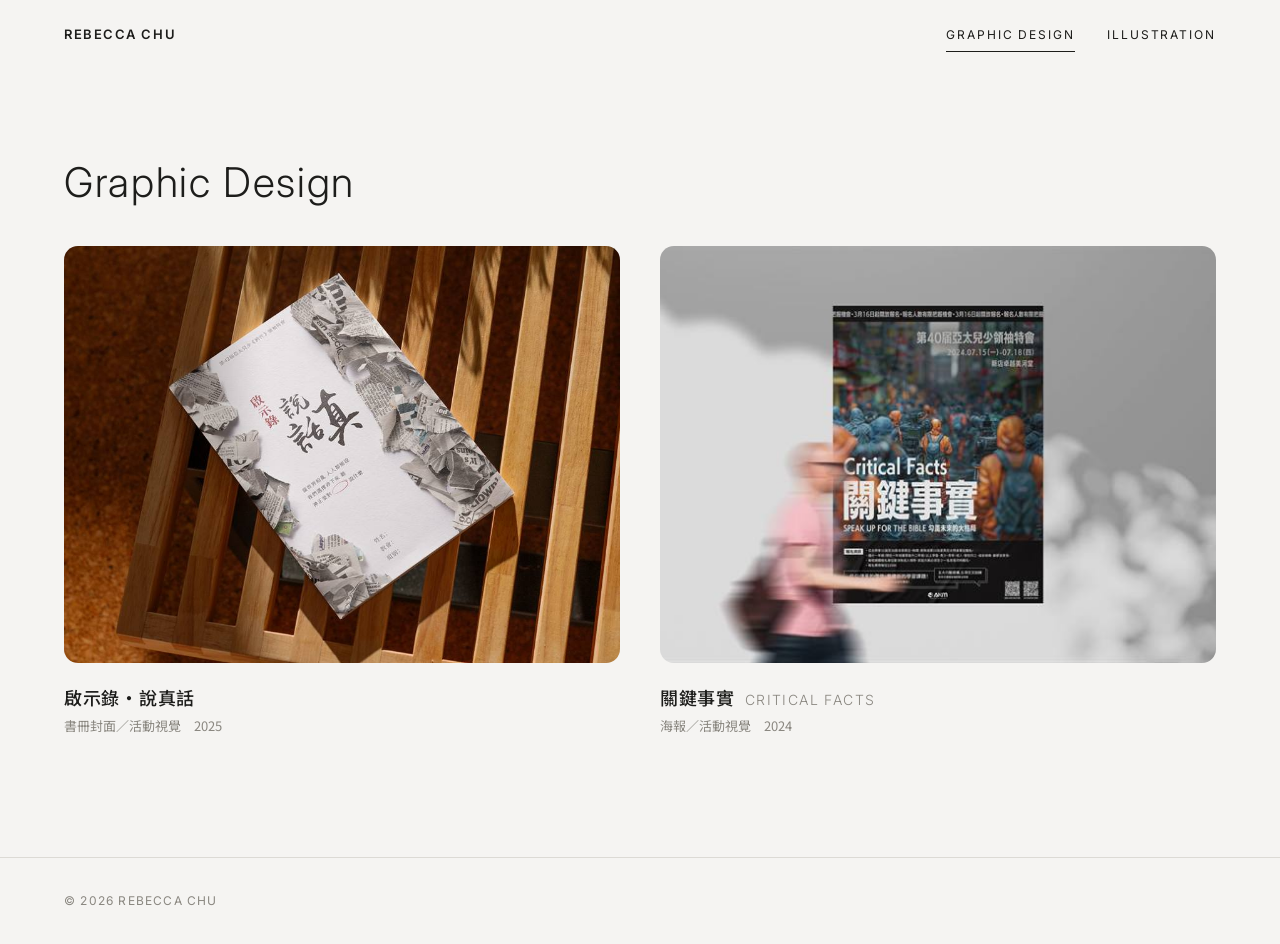
==== index.html @ 12124bc4 "English-only uppercase navigation (GRAPHIC DESIGN / ILLUSTRATION) Co-Authored-By: Claude Opus 5.5 <n" ====
<!DOCTYPE html>
<html lang="zh-Hant">
<head>
<meta charset="UTF-8">
<meta name="viewport" content="width=device-width, initial-scale=1">
<title>REBECCA CHU｜平面設計作品集</title>
<meta name="description" content="REBECCA CHU 平面設計作品集：海報、DM、書籍封面與社群視覺。">
<link rel="preconnect" href="https://fonts.googleapis.com">
<link rel="preconnect" href="https://fonts.gstatic.com" crossorigin>
<link href="https://fonts.googleapis.com/css2?family=Noto+Sans+TC:wght@300;400;500;700&family=Inter:wght@300;400;600&display=swap" rel="stylesheet">
<style>
  :root {
    --bg: #f5f4f2;
    --ink: #1d1d1b;
    --muted: #8a8780;
    --line: #dcdad5;
    --gutter: clamp(16px, 5vw, 72px);
  }
  * { box-sizing: border-box; margin: 0; padding: 0; }
  body {
    background: var(--bg); color: var(--ink);
    font-family: "Inter", "Noto Sans TC", sans-serif; line-height: 1.8;
    -webkit-font-smoothing: antialiased;
  }
  a { color: inherit; text-decoration: none; }
  img { display: block; width: 100%; height: auto; }
  .img-wait { position: relative; background-color: #e9e7e3; }
  .img-wait > img { opacity: 0; transition: opacity .6s ease; }
  .img-wait > img.loaded { opacity: 1; }
  .img-wait::after { content: ""; position: absolute; left: 50%; top: 50%; width: 56px; height: 1px; margin-left: -28px; background: #8a8780; transform-origin: left; animation: imgLoading 1.4s ease-in-out infinite; transition: opacity .3s; }
  .img-wait.done::after { opacity: 0; animation: none; }
  @keyframes imgLoading { 0% { transform: scaleX(0); transform-origin: left; } 50% { transform: scaleX(1); transform-origin: left; } 50.1% { transform: scaleX(1); transform-origin: right; } 100% { transform: scaleX(0); transform-origin: right; } }

  header {
    position: sticky; top: 0; z-index: 10;
    display: flex; justify-content: space-between; align-items: center;
    padding: 20px var(--gutter); font-size: 13px; letter-spacing: .12em;
    background: rgba(245,244,242,.88); backdrop-filter: blur(10px);
  }
  header .logo { font-weight: 600; }
  header nav { display: flex; gap: 32px; }
  header nav a { position: relative; padding: 4px 0; font-family: "Inter", sans-serif; font-size: 12px; letter-spacing: .16em; text-transform: uppercase; }
  header nav a .en { font-family: "Inter"; font-weight: 300; font-size: 11px; letter-spacing: .14em; margin-left: 6px; opacity: .6; }
  header nav a::after { content: ""; position: absolute; left: 0; right: 0; bottom: -2px; height: 1px; background: currentColor; transform: scaleX(0); transform-origin: left; transition: transform .35s ease; }
  header nav a:hover::after, header nav a.active::after { transform: scaleX(1); }
  header { transition: transform .4s cubic-bezier(.2,.7,.2,1); }
  header.nav-hidden { transform: translateY(-100%); }

  /* 分類頁開頭（平面設計、插畫共用）：大字英文分類名 → 中文名＋說明 → 深色長線＋作品數量 */
  .page-title { padding: clamp(48px, 7vw, 96px) var(--gutter) 0; max-width: 1440px; margin: 0 auto; }
  .page-title h1 { font-family: "Inter", sans-serif; font-weight: 300; font-size: clamp(28px, 3.2vw, 44px); line-height: 1.15; letter-spacing: .04em; }
  .page-title .sub { margin-top: 12px; font-family: "Noto Sans TC"; font-size: 15px; color: var(--muted); letter-spacing: .1em; }
  .page-title .sub b { color: var(--ink); font-weight: 500; margin-right: 14px; }
  /* 作品列表 */
  .works { padding: 40px var(--gutter) 120px; max-width: 1440px; margin: 0 auto; }
  .grid { display: grid; grid-template-columns: repeat(2, 1fr); gap: 56px 40px; }
  .card .thumb { overflow: hidden; background: #ddd; border-radius: 14px; }
  .card .thumb img { aspect-ratio: 4 / 3; object-fit: cover; transition: transform 1.2s cubic-bezier(.2,.7,.2,1); }
  .card:hover .thumb img { transform: scale(1.04); }
  .card h2 { margin-top: 18px; font-family: "Noto Sans TC"; font-weight: 500; font-size: 18px; letter-spacing: .04em; }
  .card h2 span { font-family: "Inter"; font-weight: 300; color: var(--muted); font-size: 14px; letter-spacing: .1em; margin-left: 10px; }
  .card p { font-size: 13px; color: var(--muted); font-family: "Noto Sans TC"; }
  .soon { aspect-ratio: 4 / 3; border: 1px dashed var(--line); display: flex; align-items: center; justify-content: center; color: var(--muted); font-size: 13px; letter-spacing: .2em; }

  footer { padding: 32px var(--gutter); font-size: 12px; color: var(--muted); letter-spacing: .1em; border-top: 1px solid var(--line); }

  @media (max-width: 760px) {
    header { padding: 16px var(--gutter); font-size: 12px; }
    header nav .en { display: none; }
    header nav { gap: 24px; }
    header nav a { white-space: nowrap; letter-spacing: .12em; }
    header nav .long { display: none; }
    header .logo { white-space: nowrap; }
    .grid { grid-template-columns: 1fr; gap: 40px; }
    .card .thumb { border-radius: 10px; }
  }
</style>
</head>
<body>

<header>
  <a class="logo" href="./">REBECCA CHU</a>
  <nav><a href="./" class="active">Graphic<span class="long"> Design</span></a><a href="illustration.html">Illustration</a></nav>
</header>

<section class="page-title">
  <h1>Graphic Design</h1>
</section>

<section class="works" id="works">
  <div class="grid">
    <a class="card" href="speak-truth.html">
      <div class="thumb"><img src="works/speak-truth/hero-sm.jpg" srcset="works/speak-truth/hero-sm.jpg 1000w, works/speak-truth/hero.jpg 2000w" sizes="(max-width: 760px) 92vw, 45vw" width="2000" height="1333" alt="啟示錄・說真話"></div>
      <h2>啟示錄・說真話</h2>
      <p>書冊封面／活動視覺　2025</p>
    </a>
    <a class="card" href="critical-facts.html">
      <div class="thumb"><img src="works/critical-facts/hero-sm.jpg" srcset="works/critical-facts/hero-sm.jpg 1000w, works/critical-facts/hero.jpg 2000w" sizes="(max-width: 760px) 92vw, 45vw" width="2000" height="848" alt="關鍵事實 Critical Facts"></div>
      <h2>關鍵事實<span>CRITICAL FACTS</span></h2>
      <p>海報／活動視覺　2024</p>
    </a>
  </div>
</section>

<footer>© 2026 REBECCA CHU</footer>
<script src="js/blur-up.js"></script>
<script src="js/nav.js"></script>
</body>
</html>
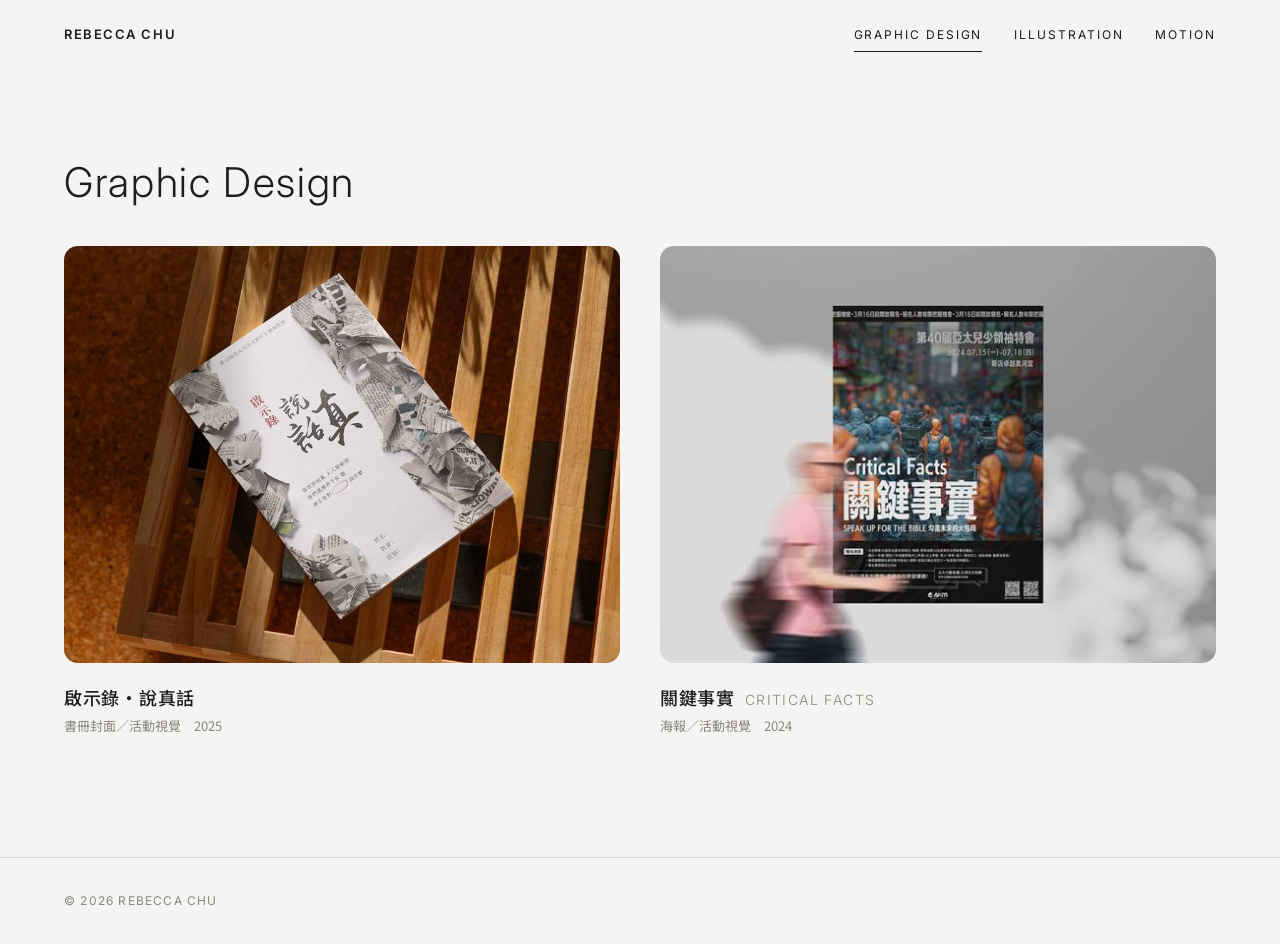
==== commit 8bc52333: "Add Motion page with Vimeo videos and MOTION in the navigation Co-Authored-By: Claude Opus 5.5 <nore" ====
--- a/index.html
+++ b/index.html
@@ -80,7 +80,7 @@
 
 <header>
   <a class="logo" href="./">REBECCA CHU</a>
-  <nav><a href="./" class="active">Graphic<span class="long"> Design</span></a><a href="illustration.html">Illustration</a></nav>
+  <nav><a href="./" class="active">Graphic<span class="long"> Design</span></a><a href="illustration.html">Illustration</a><a href="motion.html">Motion</a></nav>
 </header>
 
 <section class="page-title">
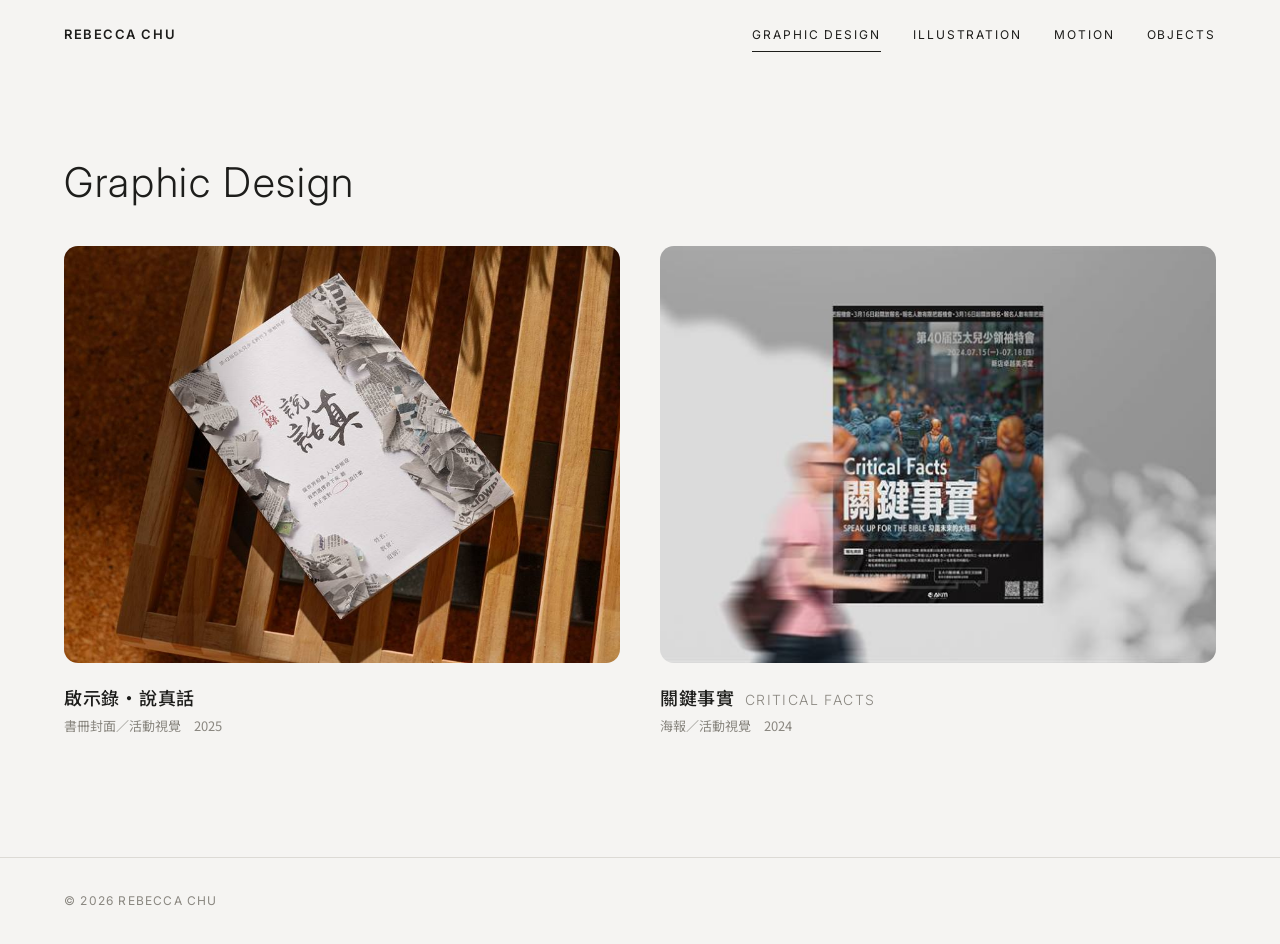
==== commit ff7bdb63: "Add Objects page (physical works) and OBJECTS in the navigation - objects.html: same wall + size sli" ====
--- a/index.html
+++ b/index.html
@@ -74,13 +74,24 @@
     .grid { grid-template-columns: 1fr; gap: 40px; }
     .card .thumb { border-radius: 10px; }
   }
+  /* 很窄的手機：導覽列三個項目也排得下一行 */
+  @media (max-width: 420px) {
+    header { font-size: 11px; letter-spacing: .08em; }
+    header nav { gap: 14px; }
+    header nav a { font-size: 11px; letter-spacing: .08em; }
+  }
+  /* 很窄的手機：名字一行、分類排在下一行 */
+  @media (max-width: 480px) {
+    header { flex-wrap: wrap; row-gap: 10px; }
+    header nav { width: 100%; justify-content: space-between; gap: 0; }
+  }
 </style>
 </head>
 <body>
 
 <header>
   <a class="logo" href="./">REBECCA CHU</a>
-  <nav><a href="./" class="active">Graphic<span class="long"> Design</span></a><a href="illustration.html">Illustration</a><a href="motion.html">Motion</a></nav>
+  <nav><a href="./" class="active">Graphic<span class="long"> Design</span></a><a href="illustration.html">Illustration</a><a href="motion.html">Motion</a><a href="objects.html">Objects</a></nav>
 </header>
 
 <section class="page-title">
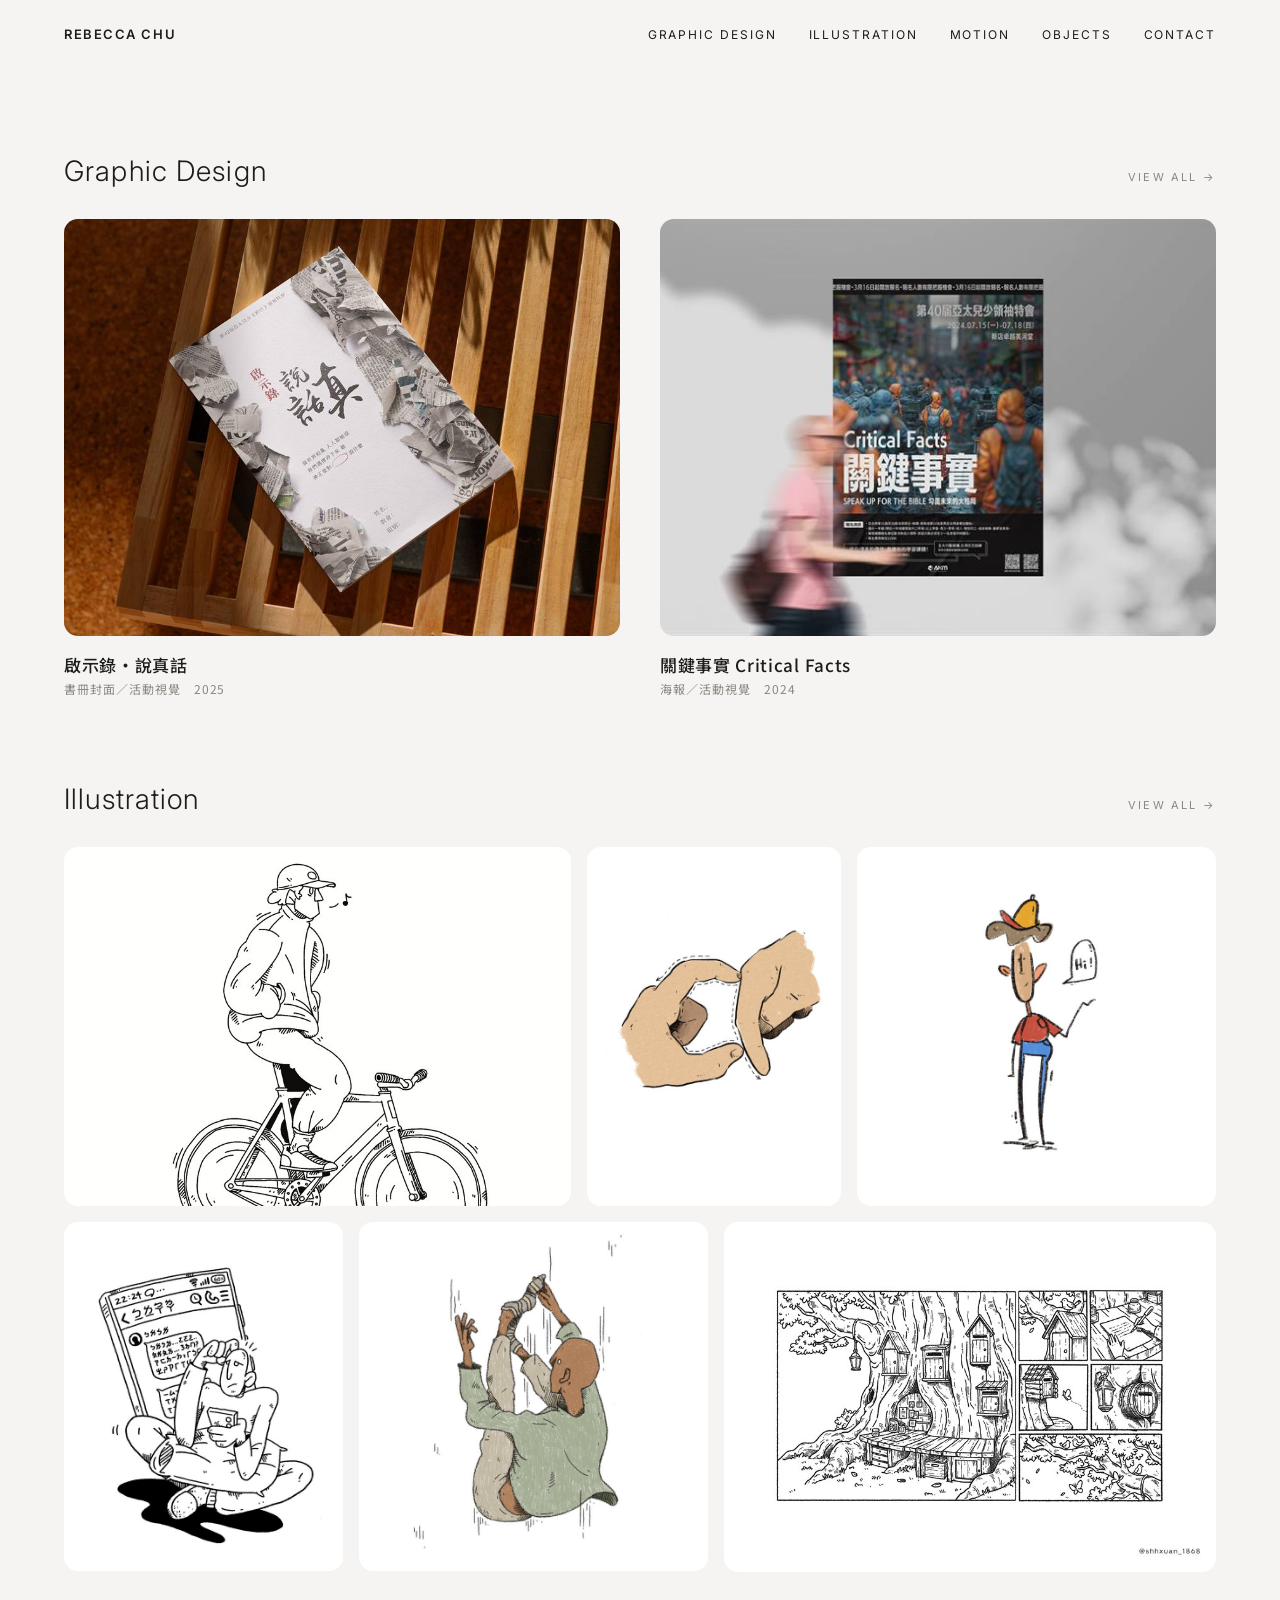
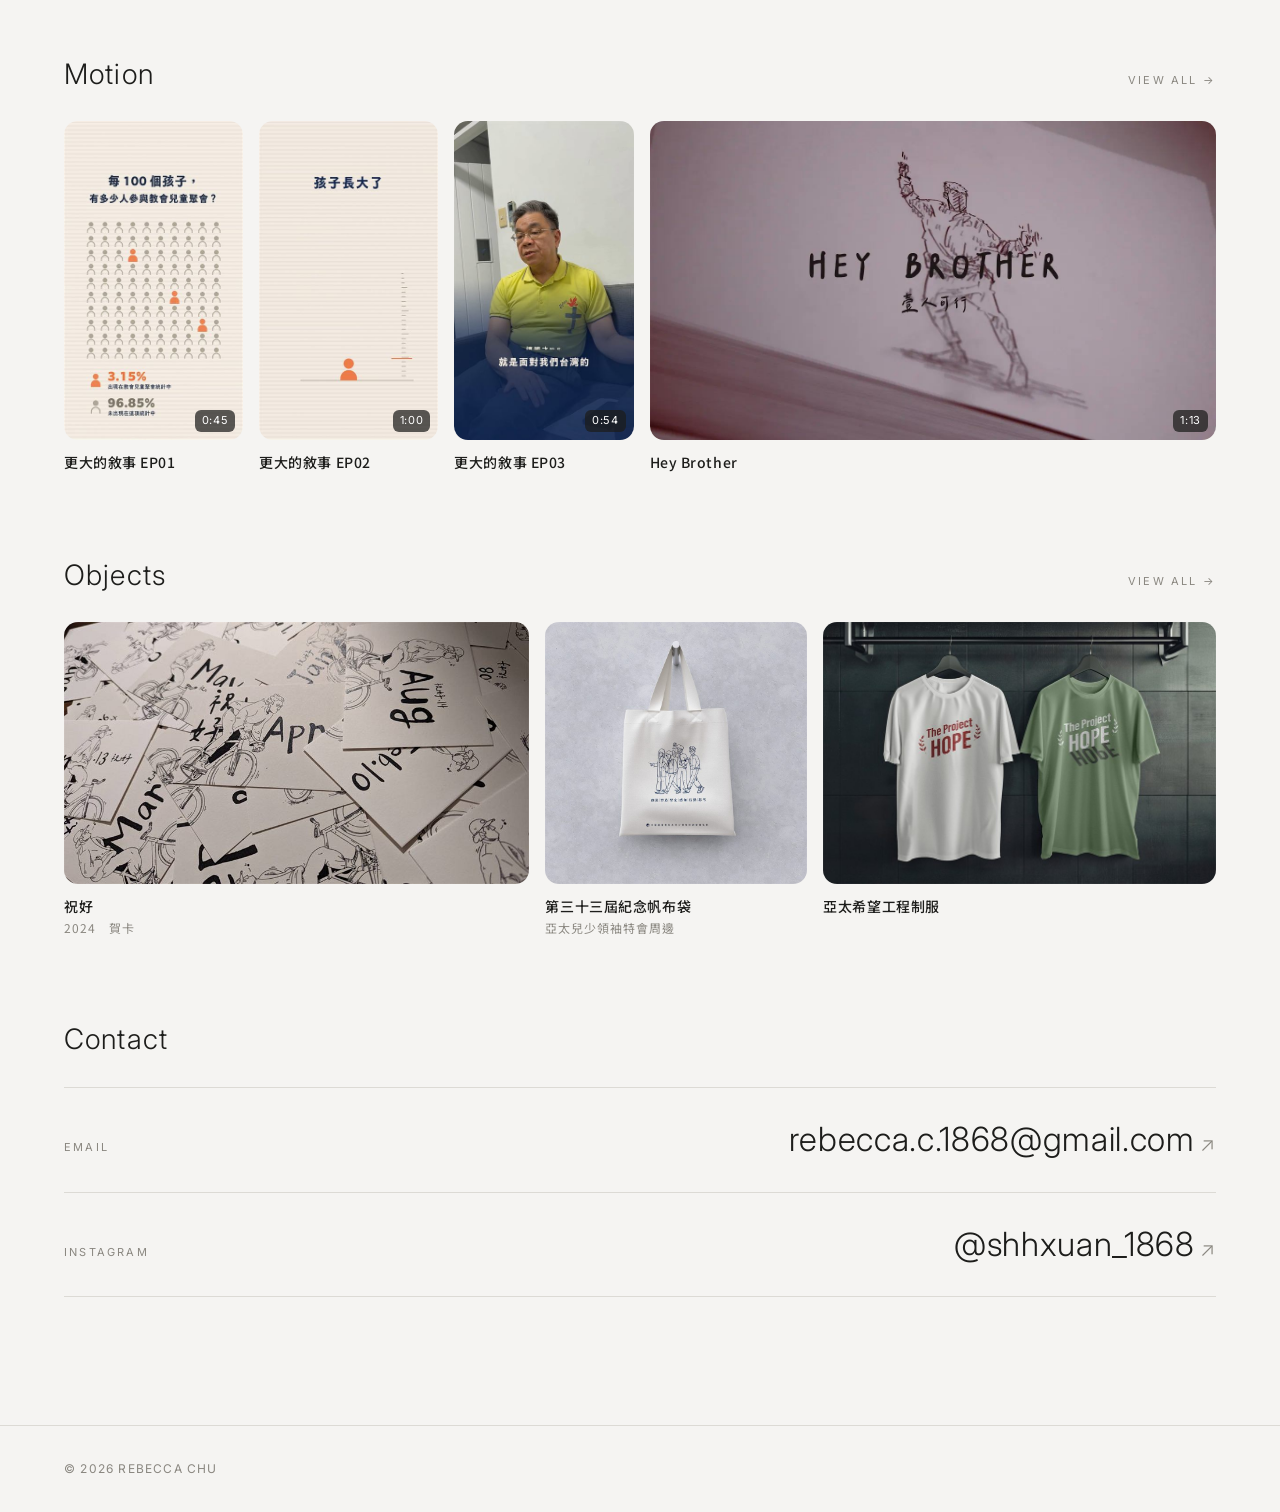
==== commit d2dcacd7: "New one-page homepage (overview of all categories + Contact); Graphic Design list moves to graphic.h" ====
--- a/index.html
+++ b/index.html
@@ -3,8 +3,8 @@
 <head>
 <meta charset="UTF-8">
 <meta name="viewport" content="width=device-width, initial-scale=1">
-<title>REBECCA CHU｜平面設計作品集</title>
-<meta name="description" content="REBECCA CHU 平面設計作品集：海報、DM、書籍封面與社群視覺。">
+<title>REBECCA CHU｜作品集</title>
+<meta name="description" content="REBECCA CHU 作品集：平面設計、插畫、動態影像與實體作品。">
 <link rel="preconnect" href="https://fonts.googleapis.com">
 <link rel="preconnect" href="https://fonts.gstatic.com" crossorigin>
 <link href="https://fonts.googleapis.com/css2?family=Noto+Sans+TC:wght@300;400;500;700&family=Inter:wght@300;400;600&display=swap" rel="stylesheet">
@@ -15,8 +15,10 @@
     --muted: #8a8780;
     --line: #dcdad5;
     --gutter: clamp(16px, 5vw, 72px);
+    --r: 14px;
   }
   * { box-sizing: border-box; margin: 0; padding: 0; }
+  html { scroll-behavior: smooth; }
   body {
     background: var(--bg); color: var(--ink);
     font-family: "Inter", "Noto Sans TC", sans-serif; line-height: 1.8;
@@ -25,7 +27,7 @@
   a { color: inherit; text-decoration: none; }
   img { display: block; width: 100%; height: auto; }
   .img-wait { position: relative; background-color: #e9e7e3; }
-  .img-wait > img { opacity: 0; transition: opacity .6s ease; }
+  .img-wait > img { opacity: 0; transition: opacity .6s ease, transform 1.2s cubic-bezier(.2,.7,.2,1); }
   .img-wait > img.loaded { opacity: 1; }
   .img-wait::after { content: ""; position: absolute; left: 50%; top: 50%; width: 56px; height: 1px; margin-left: -28px; background: #8a8780; transform-origin: left; animation: imgLoading 1.4s ease-in-out infinite; transition: opacity .3s; }
   .img-wait.done::after { opacity: 0; animation: none; }
@@ -40,80 +42,178 @@
   header .logo { font-weight: 600; }
   header nav { display: flex; gap: 32px; }
   header nav a { position: relative; padding: 4px 0; font-family: "Inter", sans-serif; font-size: 12px; letter-spacing: .16em; text-transform: uppercase; }
-  header nav a .en { font-family: "Inter"; font-weight: 300; font-size: 11px; letter-spacing: .14em; margin-left: 6px; opacity: .6; }
   header nav a::after { content: ""; position: absolute; left: 0; right: 0; bottom: -2px; height: 1px; background: currentColor; transform: scaleX(0); transform-origin: left; transition: transform .35s ease; }
   header nav a:hover::after, header nav a.active::after { transform: scaleX(1); }
   header { transition: transform .4s cubic-bezier(.2,.7,.2,1); }
   header.nav-hidden { transform: translateY(-100%); }
 
-  /* 分類頁開頭（平面設計、插畫共用）：大字英文分類名 → 中文名＋說明 → 深色長線＋作品數量 */
-  .page-title { padding: clamp(48px, 7vw, 96px) var(--gutter) 0; max-width: 1440px; margin: 0 auto; }
-  .page-title h1 { font-family: "Inter", sans-serif; font-weight: 300; font-size: clamp(28px, 3.2vw, 44px); line-height: 1.15; letter-spacing: .04em; }
-  .page-title .sub { margin-top: 12px; font-family: "Noto Sans TC"; font-size: 15px; color: var(--muted); letter-spacing: .1em; }
-  .page-title .sub b { color: var(--ink); font-weight: 500; margin-right: 14px; }
-  /* 作品列表 */
-  .works { padding: 40px var(--gutter) 120px; max-width: 1440px; margin: 0 auto; }
-  .grid { display: grid; grid-template-columns: repeat(2, 1fr); gap: 56px 40px; }
-  .card .thumb { overflow: hidden; background: #ddd; border-radius: 14px; }
-  .card .thumb img { aspect-ratio: 4 / 3; object-fit: cover; transition: transform 1.2s cubic-bezier(.2,.7,.2,1); }
-  .card:hover .thumb img { transform: scale(1.04); }
-  .card h2 { margin-top: 18px; font-family: "Noto Sans TC"; font-weight: 500; font-size: 18px; letter-spacing: .04em; }
-  .card h2 span { font-family: "Inter"; font-weight: 300; color: var(--muted); font-size: 14px; letter-spacing: .1em; margin-left: 10px; }
-  .card p { font-size: 13px; color: var(--muted); font-family: "Noto Sans TC"; }
-  .soon { aspect-ratio: 4 / 3; border: 1px dashed var(--line); display: flex; align-items: center; justify-content: center; color: var(--muted); font-size: 13px; letter-spacing: .2em; }
+  /* 開場（A 版才顯示，B 版一打開直接是作品） */
+  .intro { display: none; min-height: calc(100vh - 70px); padding: 0 var(--gutter); max-width: 1440px; margin: 0 auto; flex-direction: column; justify-content: flex-end; padding-bottom: 9vh; }
+  .with-intro .intro { display: flex; }
+  .intro h1 { font-family: "Inter", sans-serif; font-weight: 300; font-size: clamp(48px, 11vw, 168px); line-height: .95; letter-spacing: .01em; }
+  .intro p { margin-top: 22px; font-size: 12px; letter-spacing: .22em; text-transform: uppercase; color: var(--muted); }
+
+  /* 每一區：左邊分類名稱、右邊「看全部」 */
+  main { max-width: 1440px; margin: 0 auto; padding: 0 var(--gutter); }
+  .sec { padding-top: clamp(40px, 6vw, 88px); scroll-margin-top: 60px; }
+  .sec-head { display: flex; justify-content: space-between; align-items: baseline; margin-bottom: 22px; }
+  .sec-head h2 { font-family: "Inter", sans-serif; font-weight: 300; font-size: clamp(22px, 2.2vw, 30px); letter-spacing: .04em; }
+  .sec-head a { font-size: 11px; letter-spacing: .2em; text-transform: uppercase; color: var(--muted); transition: color .2s; white-space: nowrap; }
+  .sec-head a:hover { color: var(--ink); }
+
+  /* 縮圖共用 */
+  .thumb { overflow: hidden; border-radius: var(--r); }
+  .item:hover .thumb img, .card:hover .thumb img { transform: scale(1.04); }
+  .cap { display: block; margin-top: 12px; font-family: "Noto Sans TC"; font-size: 14px; font-weight: 500; letter-spacing: .04em; line-height: 1.5; }
+  .cap small { display: block; margin-top: 2px; font-weight: 400; font-size: 12px; color: var(--muted); letter-spacing: .08em; }
+
+  /* 平面：兩張大卡片 */
+  .cards { display: grid; grid-template-columns: repeat(2, 1fr); gap: 40px; }
+  .card .thumb img { aspect-ratio: 4 / 3; object-fit: cover; }
+  .card .cap { margin-top: 16px; font-size: 17px; }
+
+  /* 等高排列：同一排的圖片高度一致、保留原本比例（寬度依比例分配） */
+  .row { display: flex; gap: 16px; }
+  .row + .row { margin-top: 16px; }
+  .row .item { flex: var(--k) 1 0; min-width: 0; }
+  .row .thumb { aspect-ratio: var(--ar); }
+  .row .thumb img { width: 100%; height: 100%; object-fit: cover; }
+
+  /* 影片：右下角片長 */
+  .video .thumb { position: relative; }
+  .video .dur { position: absolute; right: 8px; bottom: 8px; z-index: 1; padding: 1px 7px; border-radius: 6px; background: rgba(29,29,27,.72); color: #fff; font-size: 11px; letter-spacing: .06em; }
+  .video .play { position: absolute; left: 50%; top: 50%; z-index: 1; width: 44px; height: 44px; margin: -22px 0 0 -22px; border-radius: 50%; background: rgba(245,244,242,.78); backdrop-filter: blur(6px); opacity: 0; transform: scale(.9); transition: opacity .3s, transform .3s; }
+  .video .play::before { content: ""; position: absolute; left: 18px; top: 14px; border-left: 12px solid var(--ink); border-top: 8px solid transparent; border-bottom: 8px solid transparent; }
+  .video:hover .play { opacity: 1; transform: none; }
+
+  /* 聯絡 */
+  .contact { padding-bottom: clamp(72px, 10vw, 140px); }
+  .contact ul { list-style: none; border-top: 1px solid var(--line); }
+  .contact li { border-bottom: 1px solid var(--line); }
+  .contact li a { display: flex; justify-content: space-between; align-items: baseline; gap: 16px; padding: 22px 0; transition: padding .35s cubic-bezier(.2,.7,.2,1); }
+  .contact li a:hover { padding-left: 10px; }
+  .contact .k { font-size: 11px; letter-spacing: .2em; text-transform: uppercase; color: var(--muted); min-width: 90px; }
+  .contact .v { font-weight: 300; font-size: clamp(18px, 2.6vw, 34px); letter-spacing: .02em; overflow-wrap: anywhere; text-align: right; }
+  .contact .v::after { content: " ↗"; font-size: .6em; color: var(--muted); }
 
   footer { padding: 32px var(--gutter); font-size: 12px; color: var(--muted); letter-spacing: .1em; border-top: 1px solid var(--line); }
 
   @media (max-width: 760px) {
+    :root { --r: 10px; }
     header { padding: 16px var(--gutter); font-size: 12px; }
-    header nav .en { display: none; }
     header nav { gap: 24px; }
     header nav a { white-space: nowrap; letter-spacing: .12em; }
     header nav .long { display: none; }
     header .logo { white-space: nowrap; }
-    .grid { grid-template-columns: 1fr; gap: 40px; }
-    .card .thumb { border-radius: 10px; }
-  }
-  /* 很窄的手機：導覽列三個項目也排得下一行 */
+    .cards { grid-template-columns: 1fr; gap: 32px; }
+    .row { gap: 10px; }
+    .row + .row { margin-top: 10px; }
+    .cap { font-size: 13px; margin-top: 8px; }
+    .cap small { font-size: 11px; }
+    /* 影片：三支直式一排，橫式自己一排 */
+    .row.videos { flex-wrap: wrap; }
+    .row.videos .item { flex: 0 0 calc((100% - 20px) / 3); }
+    .row.videos .item.wide { flex-basis: 100%; }
+    /* 實體：一件一排 */
+    .row.objects { flex-direction: column; gap: 28px; }
+    .row.objects .item { flex: none; }
+    .contact .k { min-width: 0; }
+  }
   @media (max-width: 420px) {
     header { font-size: 11px; letter-spacing: .08em; }
     header nav { gap: 14px; }
     header nav a { font-size: 11px; letter-spacing: .08em; }
   }
-  /* 很窄的手機：名字一行、分類排在下一行 */
   @media (max-width: 480px) {
     header { flex-wrap: wrap; row-gap: 10px; }
     header nav { width: 100%; justify-content: space-between; gap: 0; }
   }
+  @media (max-width: 370px) {
+    header nav a { font-size: 10px; letter-spacing: .05em; }
+  }
 </style>
 </head>
 <body>
 
 <header>
   <a class="logo" href="./">REBECCA CHU</a>
-  <nav><a href="./" class="active">Graphic<span class="long"> Design</span></a><a href="illustration.html">Illustration</a><a href="motion.html">Motion</a><a href="objects.html">Objects</a></nav>
+  <nav><a href="graphic.html">Graphic<span class="long"> Design</span></a><a href="illustration.html">Illustration</a><a href="motion.html">Motion</a><a href="objects.html">Objects</a><a href="#contact">Contact</a></nav>
 </header>
 
-<section class="page-title">
-  <h1>Graphic Design</h1>
+<section class="intro">
+  <h1>REBECCA<br>CHU</h1>
+  <p>Graphic Design ・ Illustration ・ Motion ・ Objects</p>
 </section>
 
-<section class="works" id="works">
-  <div class="grid">
-    <a class="card" href="speak-truth.html">
-      <div class="thumb"><img src="works/speak-truth/hero-sm.jpg" srcset="works/speak-truth/hero-sm.jpg 1000w, works/speak-truth/hero.jpg 2000w" sizes="(max-width: 760px) 92vw, 45vw" width="2000" height="1333" alt="啟示錄・說真話"></div>
-      <h2>啟示錄・說真話</h2>
-      <p>書冊封面／活動視覺　2025</p>
-    </a>
-    <a class="card" href="critical-facts.html">
-      <div class="thumb"><img src="works/critical-facts/hero-sm.jpg" srcset="works/critical-facts/hero-sm.jpg 1000w, works/critical-facts/hero.jpg 2000w" sizes="(max-width: 760px) 92vw, 45vw" width="2000" height="848" alt="關鍵事實 Critical Facts"></div>
-      <h2>關鍵事實<span>CRITICAL FACTS</span></h2>
-      <p>海報／活動視覺　2024</p>
-    </a>
-  </div>
-</section>
+<main>
+
+  <section class="sec" id="graphic">
+    <div class="sec-head"><h2>Graphic Design</h2><a href="graphic.html">View all →</a></div>
+    <div class="cards">
+      <a class="card" href="speak-truth.html">
+        <div class="thumb"><img src="works/speak-truth/hero-sm.jpg" srcset="works/speak-truth/hero-sm.jpg 1000w, works/speak-truth/hero.jpg 2000w" sizes="(max-width: 760px) 92vw, 45vw" width="2000" height="1333" alt="啟示錄・說真話"></div>
+        <span class="cap">啟示錄・說真話<small>書冊封面／活動視覺　2025</small></span>
+      </a>
+      <a class="card" href="critical-facts.html">
+        <div class="thumb"><img src="works/critical-facts/hero-sm.jpg" srcset="works/critical-facts/hero-sm.jpg 1000w, works/critical-facts/hero.jpg 2000w" sizes="(max-width: 760px) 92vw, 45vw" width="2000" height="848" alt="關鍵事實 Critical Facts"></div>
+        <span class="cap">關鍵事實 Critical Facts<small>海報／活動視覺　2024</small></span>
+      </a>
+    </div>
+  </section>
+
+  <section class="sec" id="illustration">
+    <div class="sec-head"><h2>Illustration</h2><a href="illustration.html">View all →</a></div>
+    <div class="row">
+      <a class="item" href="illustration.html#il-4a644bb0" style="--k:1.41; --ar:1600/1135"><div class="thumb"><img src="works/illustration/il-4a644bb0-sm.jpg" alt="走走看看" loading="lazy" decoding="async"></div></a>
+      <a class="item" href="illustration.html#il-c62c7852" style="--k:.707; --ar:1131/1600"><div class="thumb"><img src="works/illustration/il-c62c7852-sm.jpg" alt="這是小寫a" loading="lazy" decoding="async"></div></a>
+      <a class="item" href="illustration.html#il-46255873" style="--k:1; --ar:1/1"><div class="thumb"><img src="works/illustration/il-46255873-sm.jpg" alt="Hi! 好久不見" loading="lazy" decoding="async"></div></a>
+    </div>
+    <div class="row">
+      <a class="item" href="illustration.html#il-e2b97708" style="--k:.8; --ar:1280/1600"><div class="thumb"><img src="works/illustration/il-e2b97708-sm.jpg" alt="拍謝哩工蝦" loading="lazy" decoding="async"></div></a>
+      <a class="item" href="illustration.html#il-9cd206b6" style="--k:1; --ar:1/1"><div class="thumb"><img src="works/illustration/il-9cd206b6-sm.jpg" alt="墜" loading="lazy" decoding="async"></div></a>
+      <a class="item" href="illustration.html#il-68f68974" style="--k:1.41; --ar:1600/1136"><div class="thumb"><img src="works/illustration/il-68f68974-sm.jpg" alt="樹洞一號" loading="lazy" decoding="async"></div></a>
+    </div>
+  </section>
+
+  <section class="sec" id="motion">
+    <div class="sec-head"><h2>Motion</h2><a href="motion.html">View all →</a></div>
+    <div class="row videos">
+      <a class="item video" href="motion.html#1245437306" style="--k:.5625; --ar:384/683"><div class="thumb"><img src="works/motion/v-1245437306-sm.jpg" alt="2027 更大的敘事 EP01" loading="lazy" decoding="async"><span class="play"></span><span class="dur">0:45</span></div><span class="cap">更大的敘事 EP01</span></a>
+      <a class="item video" href="motion.html#1245437307" style="--k:.5625; --ar:384/683"><div class="thumb"><img src="works/motion/v-1245437307-sm.jpg" alt="2027 更大的敘事 EP02" loading="lazy" decoding="async"><span class="play"></span><span class="dur">1:00</span></div><span class="cap">更大的敘事 EP02</span></a>
+      <a class="item video" href="motion.html#1248293295" style="--k:.5625; --ar:384/683"><div class="thumb"><img src="works/motion/v-1248293295-sm.jpg" alt="2027 更大的敘事 EP03" loading="lazy" decoding="async"><span class="play"></span><span class="dur">0:54</span></div><span class="cap">更大的敘事 EP03</span></a>
+      <a class="item video wide" href="motion.html#427283787" style="--k:1.778; --ar:16/9"><div class="thumb"><img src="works/motion/v-427283787.jpg" alt="Hey Brother" loading="lazy" decoding="async"><span class="play"></span><span class="dur">1:13</span></div><span class="cap">Hey Brother</span></a>
+    </div>
+  </section>
+
+  <section class="sec" id="objects">
+    <div class="sec-head"><h2>Objects</h2><a href="objects.html">View all →</a></div>
+    <div class="row objects">
+      <a class="item" href="objects.html#ob-462fa775" style="--k:1.778; --ar:16/9"><div class="thumb"><img src="works/objects/ob-462fa775-1-sm.jpg" alt="祝好" loading="lazy" decoding="async"></div><span class="cap">祝好<small>2024　賀卡</small></span></a>
+      <a class="item" href="objects.html#ob-e7054beb" style="--k:1; --ar:1/1"><div class="thumb"><img src="works/objects/ob-e7054beb-1-sm.jpg" alt="第三十三屆紀念帆布袋" loading="lazy" decoding="async"></div><span class="cap">第三十三屆紀念帆布袋<small>亞太兒少領袖特會周邊</small></span></a>
+      <a class="item" href="objects.html#ob-6bdfb805" style="--k:1.5; --ar:1600/1067"><div class="thumb"><img src="works/objects/ob-6bdfb805-1-sm.jpg" alt="亞太希望工程制服" loading="lazy" decoding="async"></div><span class="cap">亞太希望工程制服</span></a>
+    </div>
+  </section>
+
+  <section class="sec contact" id="contact">
+    <div class="sec-head"><h2>Contact</h2></div>
+    <ul>
+      <li><a class="mail" href="#contact"><span class="k">Email</span><span class="v" data-u="rebecca.c.1868" data-d="gmail.com">rebecca.c.1868 [at] gmail.com</span></a></li>
+      <li><a href="https://www.instagram.com/shhxuan_1868/" target="_blank" rel="noopener"><span class="k">Instagram</span><span class="v">@shhxuan_1868</span></a></li>
+    </ul>
+  </section>
+
+</main>
 
 <footer>© 2026 REBECCA CHU</footer>
+<script>
+  // 信箱在頁面原始碼裡拆開寫，減少被自動程式收集；畫面上組回完整的信箱並可點擊寄信
+  document.querySelectorAll('.mail').forEach(a => {
+    const v = a.querySelector('.v'), addr = v.dataset.u + '@' + v.dataset.d;
+    v.textContent = addr; a.href = 'mailto:' + addr;
+  });
+  // 預覽用：網址加上 ?intro=1 顯示 A 版開場
+  if (new URLSearchParams(location.search).get('intro') === '1') document.body.classList.add('with-intro');
+</script>
 <script src="js/blur-up.js"></script>
 <script src="js/nav.js"></script>
 </body>
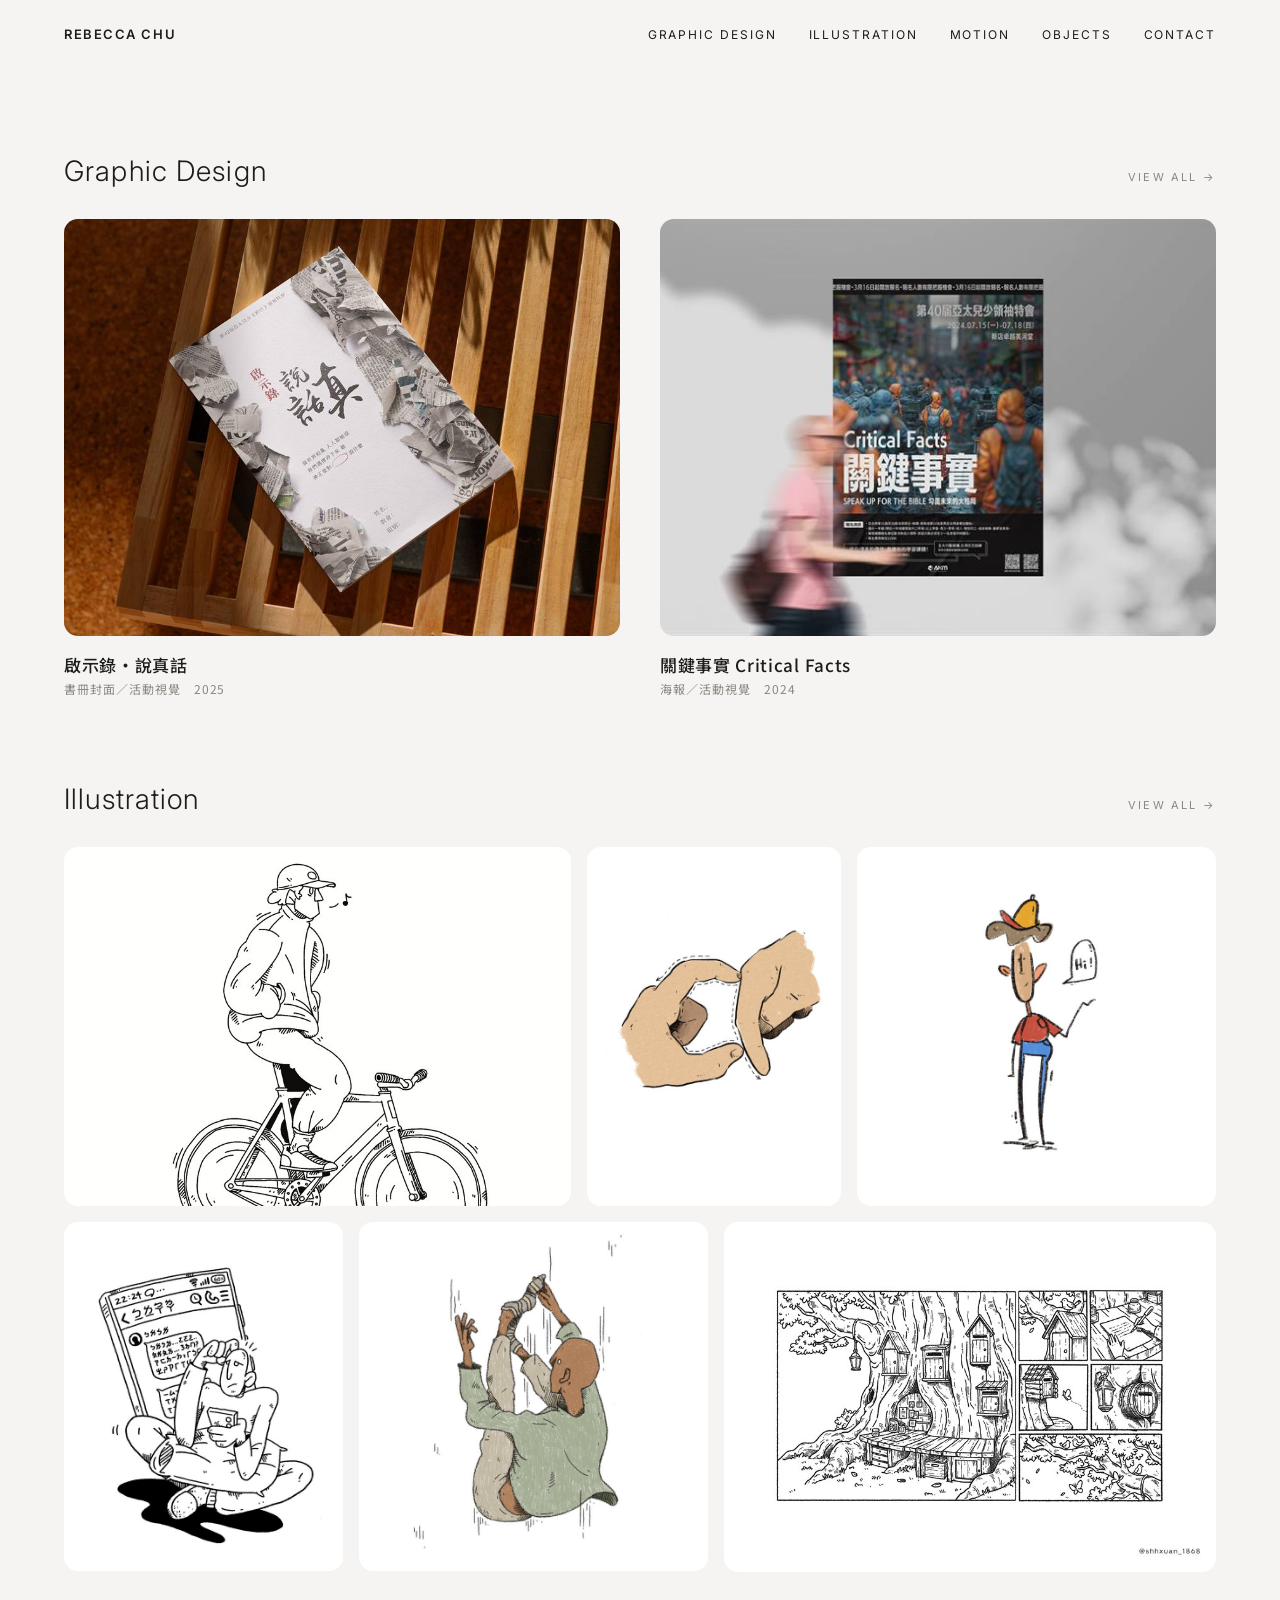
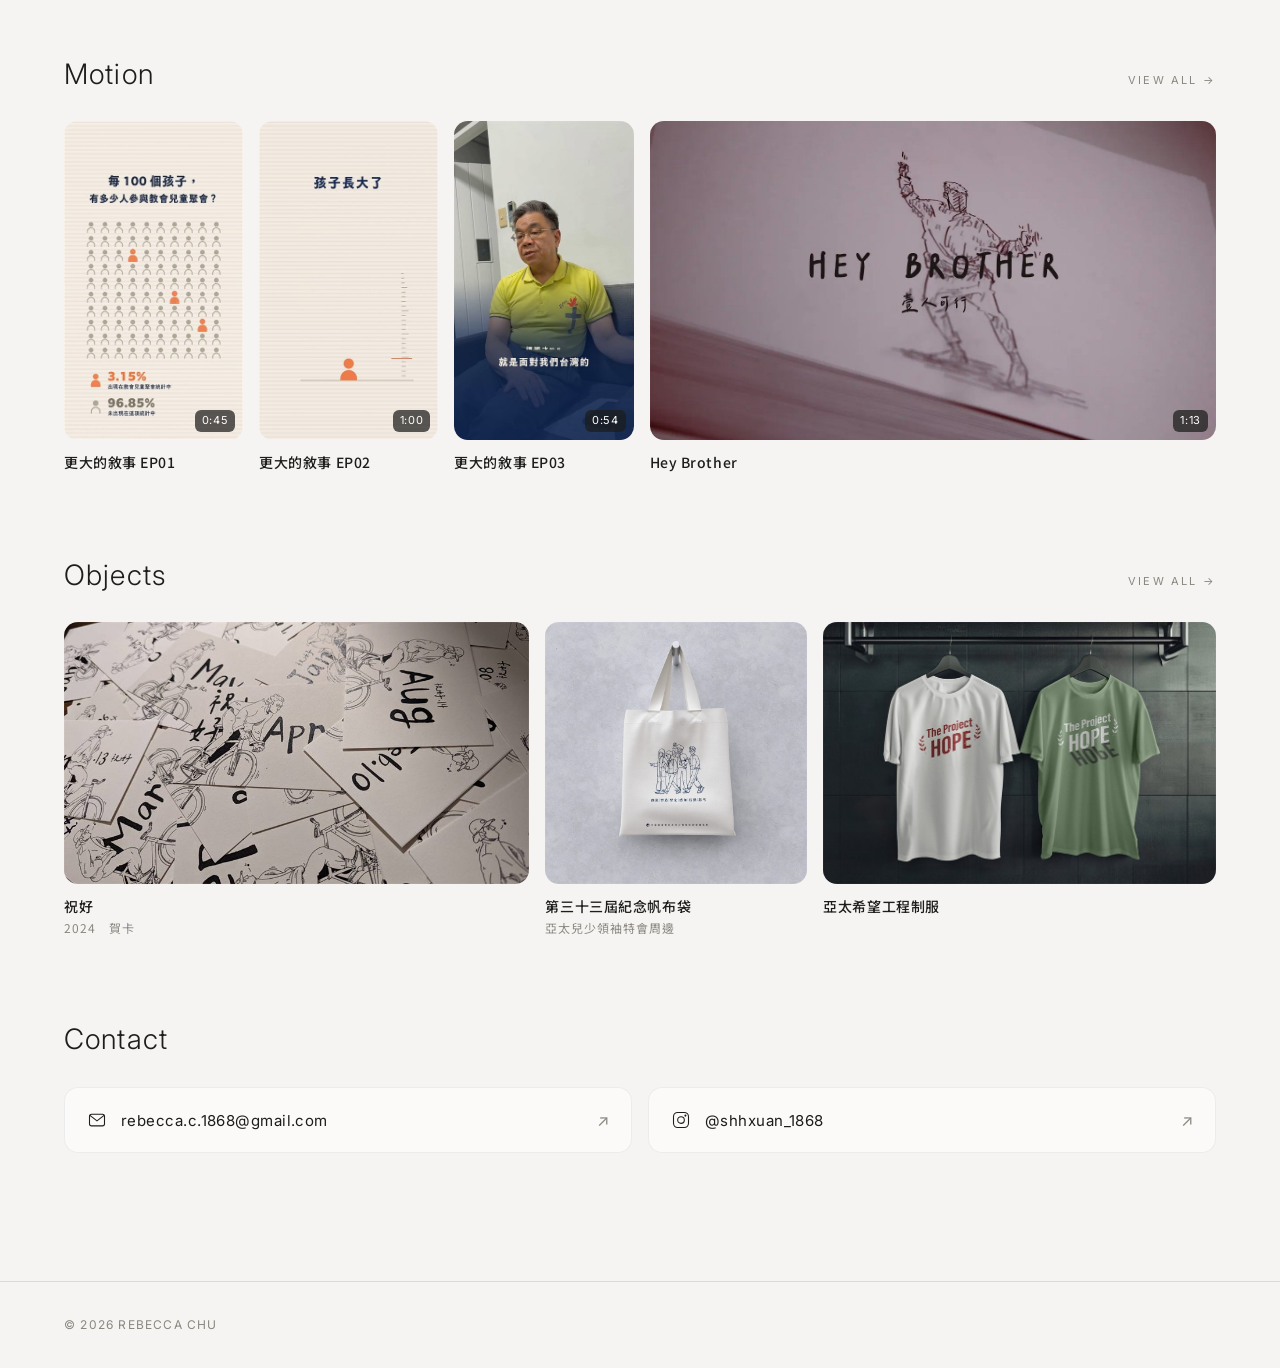
==== commit 2d416f48: "Homepage: B layout (no intro); Contact as two single-line icon cards Co-Authored-By: Claude Opus 5.5" ====
--- a/index.html
+++ b/index.html
@@ -47,12 +47,6 @@
   header { transition: transform .4s cubic-bezier(.2,.7,.2,1); }
   header.nav-hidden { transform: translateY(-100%); }
 
-  /* 開場（A 版才顯示，B 版一打開直接是作品） */
-  .intro { display: none; min-height: calc(100vh - 70px); padding: 0 var(--gutter); max-width: 1440px; margin: 0 auto; flex-direction: column; justify-content: flex-end; padding-bottom: 9vh; }
-  .with-intro .intro { display: flex; }
-  .intro h1 { font-family: "Inter", sans-serif; font-weight: 300; font-size: clamp(48px, 11vw, 168px); line-height: .95; letter-spacing: .01em; }
-  .intro p { margin-top: 22px; font-size: 12px; letter-spacing: .22em; text-transform: uppercase; color: var(--muted); }
-
   /* 每一區：左邊分類名稱、右邊「看全部」 */
   main { max-width: 1440px; margin: 0 auto; padding: 0 var(--gutter); }
   .sec { padding-top: clamp(40px, 6vw, 88px); scroll-margin-top: 60px; }
@@ -86,16 +80,15 @@
   .video .play::before { content: ""; position: absolute; left: 18px; top: 14px; border-left: 12px solid var(--ink); border-top: 8px solid transparent; border-bottom: 8px solid transparent; }
   .video:hover .play { opacity: 1; transform: none; }
 
-  /* 聯絡 */
+  /* 聯絡：兩張單行小卡片（圖示＋內容＋↗） */
   .contact { padding-bottom: clamp(72px, 10vw, 140px); }
-  .contact ul { list-style: none; border-top: 1px solid var(--line); }
-  .contact li { border-bottom: 1px solid var(--line); }
-  .contact li a { display: flex; justify-content: space-between; align-items: baseline; gap: 16px; padding: 22px 0; transition: padding .35s cubic-bezier(.2,.7,.2,1); }
-  .contact li a:hover { padding-left: 10px; }
-  .contact .k { font-size: 11px; letter-spacing: .2em; text-transform: uppercase; color: var(--muted); min-width: 90px; }
-  .contact .v { font-weight: 300; font-size: clamp(18px, 2.6vw, 34px); letter-spacing: .02em; overflow-wrap: anywhere; text-align: right; }
-  .contact .v::after { content: " ↗"; font-size: .6em; color: var(--muted); }
-
+  .contact-links { display: grid; grid-template-columns: 1fr 1fr; gap: 16px; }
+  .contact-links a { display: flex; align-items: center; gap: 14px; padding: 18px 22px; border-radius: var(--r); background: rgba(255,255,255,.55); border: 1px solid rgba(29,29,27,.06); transition: background .3s, transform .4s cubic-bezier(.2,.7,.2,1); }
+  .contact-links a:hover { background: #fff; transform: translateY(-3px); }
+  .contact-links svg { flex: none; width: 20px; height: 20px; fill: none; stroke: currentColor; stroke-width: 1.3; }
+  .contact-links .v { flex: 1; min-width: 0; font-size: 15px; letter-spacing: .03em; white-space: nowrap; overflow: hidden; text-overflow: ellipsis; }
+  .contact-links i { flex: none; font-style: normal; color: var(--muted); transition: transform .3s, color .3s; }
+  .contact-links a:hover i { transform: translate(2px, -2px); color: var(--ink); }
   footer { padding: 32px var(--gutter); font-size: 12px; color: var(--muted); letter-spacing: .1em; border-top: 1px solid var(--line); }
 
   @media (max-width: 760px) {
@@ -117,7 +110,7 @@
     /* 實體：一件一排 */
     .row.objects { flex-direction: column; gap: 28px; }
     .row.objects .item { flex: none; }
-    .contact .k { min-width: 0; }
+    .contact-links { grid-template-columns: 1fr; gap: 10px; }
   }
   @media (max-width: 420px) {
     header { font-size: 11px; letter-spacing: .08em; }
@@ -139,11 +132,6 @@
   <a class="logo" href="./">REBECCA CHU</a>
   <nav><a href="graphic.html">Graphic<span class="long"> Design</span></a><a href="illustration.html">Illustration</a><a href="motion.html">Motion</a><a href="objects.html">Objects</a><a href="#contact">Contact</a></nav>
 </header>
-
-<section class="intro">
-  <h1>REBECCA<br>CHU</h1>
-  <p>Graphic Design ・ Illustration ・ Motion ・ Objects</p>
-</section>
 
 <main>
 
@@ -196,12 +184,11 @@
 
   <section class="sec contact" id="contact">
     <div class="sec-head"><h2>Contact</h2></div>
-    <ul>
-      <li><a class="mail" href="#contact"><span class="k">Email</span><span class="v" data-u="rebecca.c.1868" data-d="gmail.com">rebecca.c.1868 [at] gmail.com</span></a></li>
-      <li><a href="https://www.instagram.com/shhxuan_1868/" target="_blank" rel="noopener"><span class="k">Instagram</span><span class="v">@shhxuan_1868</span></a></li>
-    </ul>
-  </section>
-
+    <div class="contact-links">
+      <a class="mail" href="#contact" aria-label="Email"><svg viewBox="0 0 24 24" aria-hidden="true"><rect x="3" y="5" width="18" height="14" rx="2.5"/><path d="M3.5 6.5 12 13l8.5-6.5"/></svg><span class="v" data-u="rebecca.c.1868" data-d="gmail.com">rebecca.c.1868 [at] gmail.com</span><i>↗</i></a>
+      <a href="https://www.instagram.com/shhxuan_1868/" target="_blank" rel="noopener" aria-label="Instagram"><svg viewBox="0 0 24 24" aria-hidden="true"><rect x="3" y="3" width="18" height="18" rx="5"/><circle cx="12" cy="12" r="4"/><circle cx="17.3" cy="6.7" r=".6" fill="currentColor"/></svg><span class="v">@shhxuan_1868</span><i>↗</i></a>
+    </div>
+  </section>
 </main>
 
 <footer>© 2026 REBECCA CHU</footer>
@@ -211,8 +198,6 @@
     const v = a.querySelector('.v'), addr = v.dataset.u + '@' + v.dataset.d;
     v.textContent = addr; a.href = 'mailto:' + addr;
   });
-  // 預覽用：網址加上 ?intro=1 顯示 A 版開場
-  if (new URLSearchParams(location.search).get('intro') === '1') document.body.classList.add('with-intro');
 </script>
 <script src="js/blur-up.js"></script>
 <script src="js/nav.js"></script>
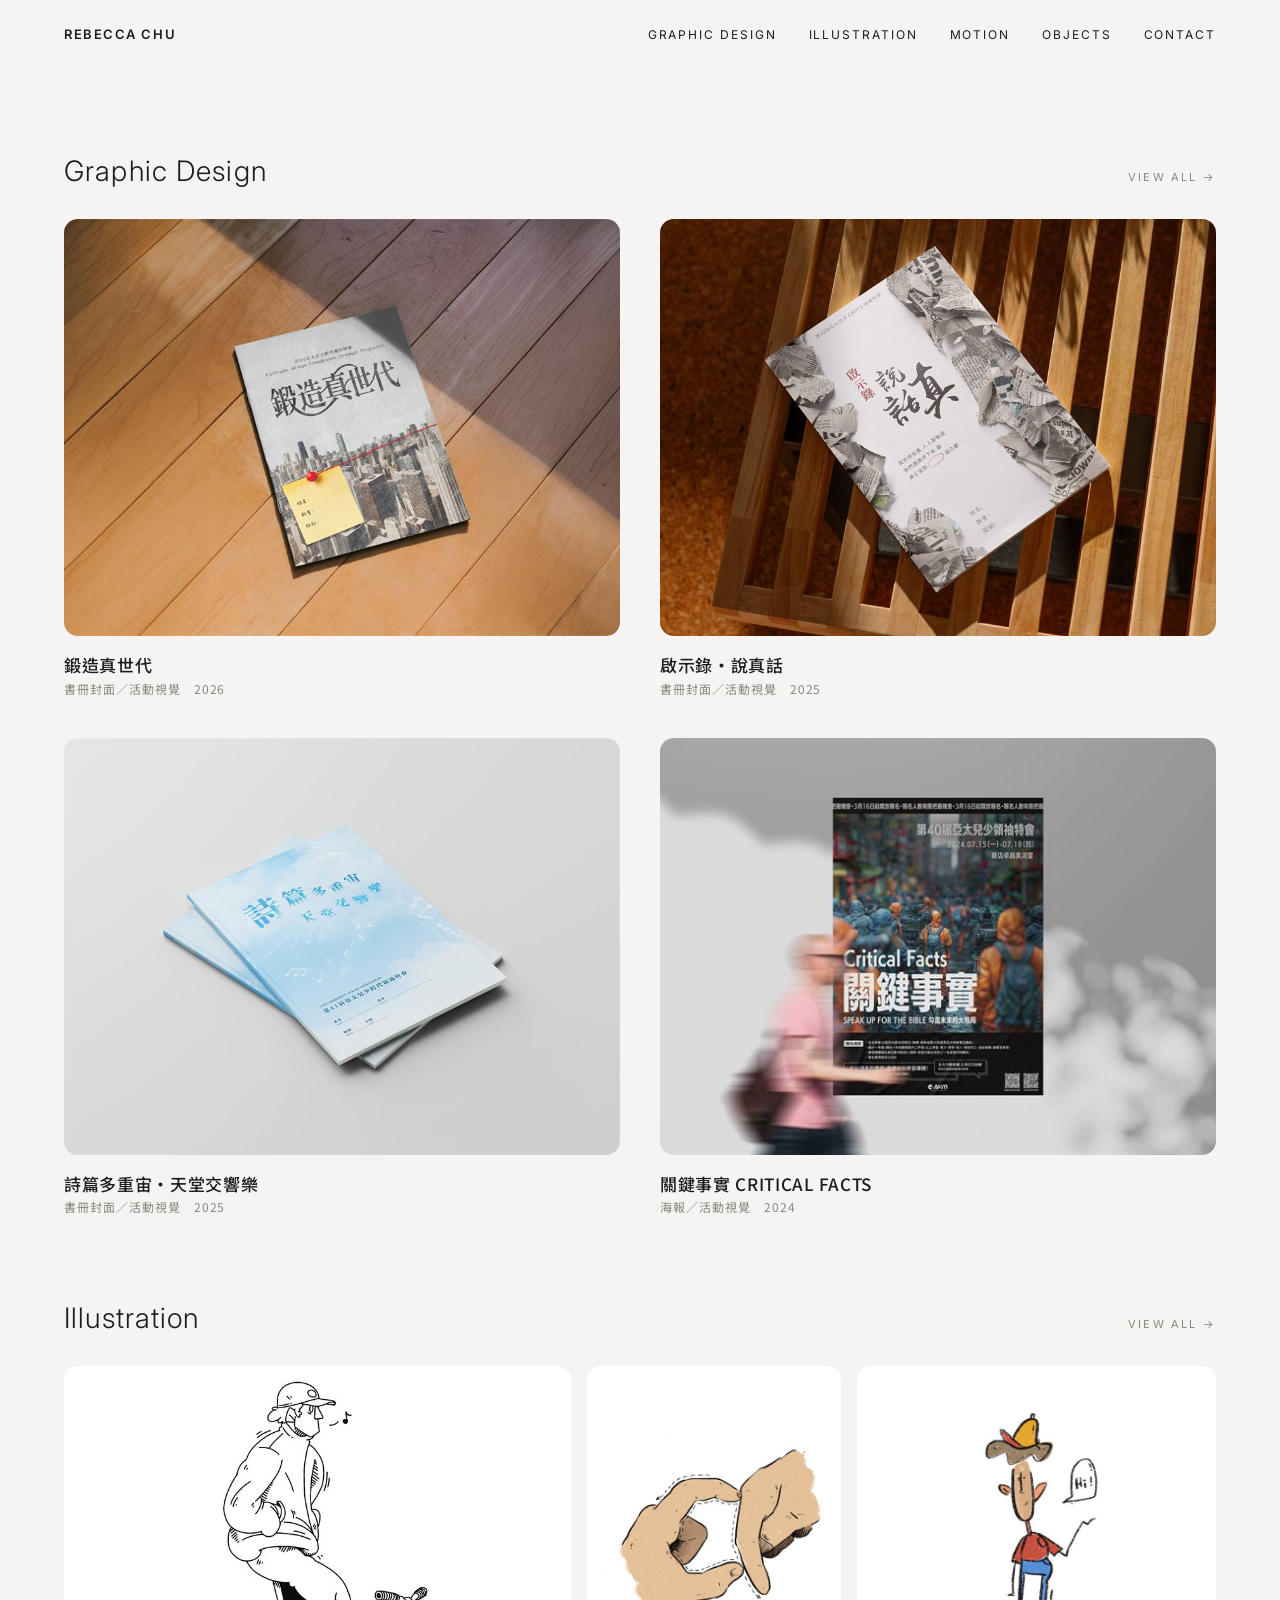
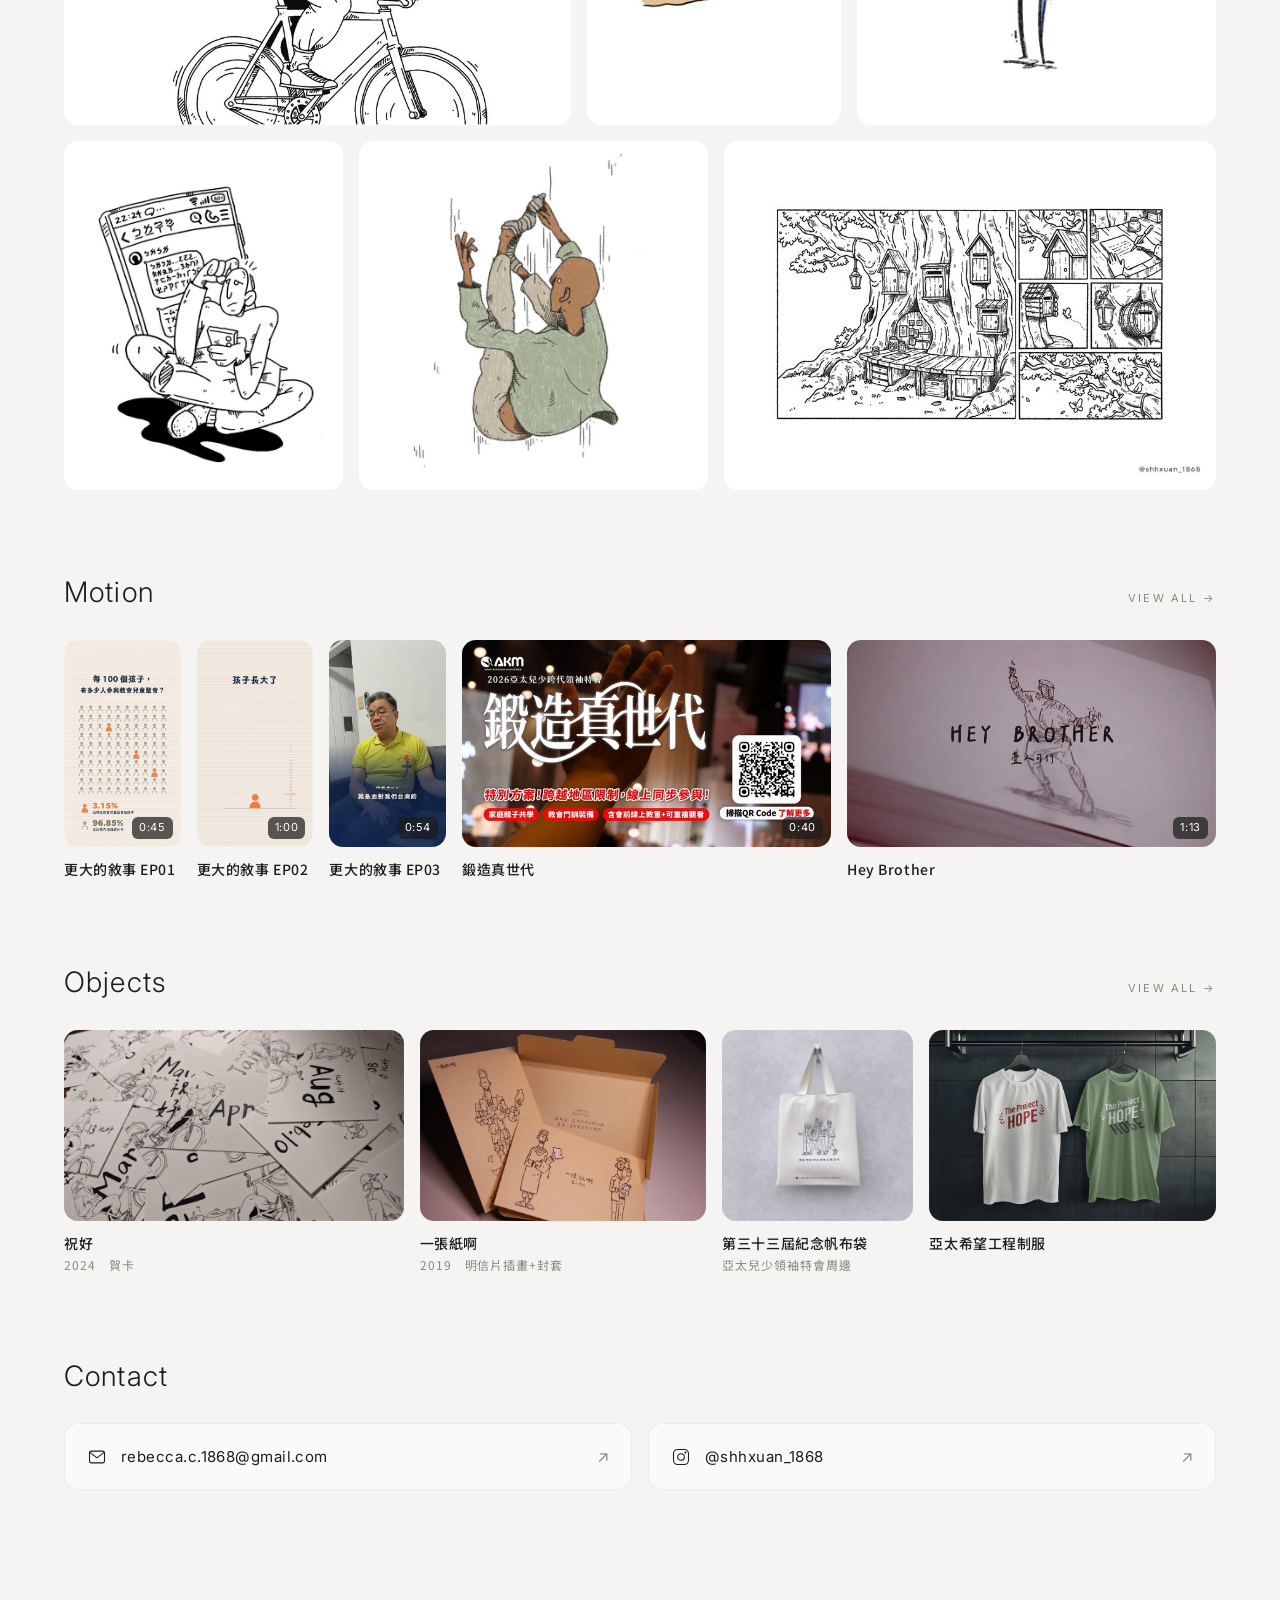
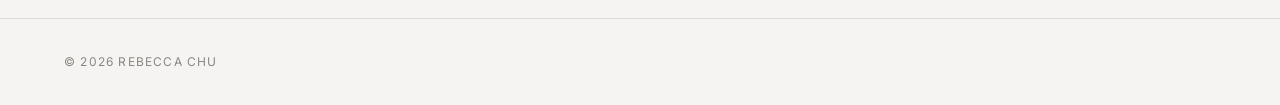
==== commit e5587327: "Add Forging Generation + Psalms projects, 一張紙啊 object, Forging event video; homepage rows updated Co" ====
--- a/index.html
+++ b/index.html
@@ -138,13 +138,21 @@
   <section class="sec" id="graphic">
     <div class="sec-head"><h2>Graphic Design</h2><a href="graphic.html">View all →</a></div>
     <div class="cards">
+      <a class="card" href="forging-generation.html">
+        <div class="thumb"><img src="works/forging/hero-sm.jpg" srcset="works/forging/hero-sm.jpg 1000w, works/forging/hero.jpg 2000w" sizes="(max-width: 760px) 92vw, 45vw" width="2000" height="1230" alt="鍛造真世代" loading="lazy"></div>
+        <span class="cap">鍛造真世代<small>書冊封面／活動視覺　2026</small></span>
+      </a>
       <a class="card" href="speak-truth.html">
-        <div class="thumb"><img src="works/speak-truth/hero-sm.jpg" srcset="works/speak-truth/hero-sm.jpg 1000w, works/speak-truth/hero.jpg 2000w" sizes="(max-width: 760px) 92vw, 45vw" width="2000" height="1333" alt="啟示錄・說真話"></div>
+        <div class="thumb"><img src="works/speak-truth/hero-sm.jpg" srcset="works/speak-truth/hero-sm.jpg 1000w, works/speak-truth/hero.jpg 2000w" sizes="(max-width: 760px) 92vw, 45vw" width="2000" height="1333" alt="啟示錄・說真話" loading="lazy"></div>
         <span class="cap">啟示錄・說真話<small>書冊封面／活動視覺　2025</small></span>
       </a>
+      <a class="card" href="psalms-symphony.html">
+        <div class="thumb"><img src="works/psalms/hero-sm.jpg" srcset="works/psalms/hero-sm.jpg 1000w, works/psalms/hero.jpg 2000w" sizes="(max-width: 760px) 92vw, 45vw" width="2000" height="1500" alt="詩篇多重宙・天堂交響樂" loading="lazy"></div>
+        <span class="cap">詩篇多重宙・天堂交響樂<small>書冊封面／活動視覺　2025</small></span>
+      </a>
       <a class="card" href="critical-facts.html">
-        <div class="thumb"><img src="works/critical-facts/hero-sm.jpg" srcset="works/critical-facts/hero-sm.jpg 1000w, works/critical-facts/hero.jpg 2000w" sizes="(max-width: 760px) 92vw, 45vw" width="2000" height="848" alt="關鍵事實 Critical Facts"></div>
-        <span class="cap">關鍵事實 Critical Facts<small>海報／活動視覺　2024</small></span>
+        <div class="thumb"><img src="works/critical-facts/hero-sm.jpg" srcset="works/critical-facts/hero-sm.jpg 1000w, works/critical-facts/hero.jpg 2000w" sizes="(max-width: 760px) 92vw, 45vw" width="2000" height="848" alt="關鍵事實 Critical Facts" loading="lazy"></div>
+        <span class="cap">關鍵事實 CRITICAL FACTS<small>海報／活動視覺　2024</small></span>
       </a>
     </div>
   </section>
@@ -169,7 +177,8 @@
       <a class="item video" href="motion.html#1245437306" style="--k:.5625; --ar:384/683"><div class="thumb"><img src="works/motion/v-1245437306-sm.jpg" alt="2027 更大的敘事 EP01" loading="lazy" decoding="async"><span class="play"></span><span class="dur">0:45</span></div><span class="cap">更大的敘事 EP01</span></a>
       <a class="item video" href="motion.html#1245437307" style="--k:.5625; --ar:384/683"><div class="thumb"><img src="works/motion/v-1245437307-sm.jpg" alt="2027 更大的敘事 EP02" loading="lazy" decoding="async"><span class="play"></span><span class="dur">1:00</span></div><span class="cap">更大的敘事 EP02</span></a>
       <a class="item video" href="motion.html#1248293295" style="--k:.5625; --ar:384/683"><div class="thumb"><img src="works/motion/v-1248293295-sm.jpg" alt="2027 更大的敘事 EP03" loading="lazy" decoding="async"><span class="play"></span><span class="dur">0:54</span></div><span class="cap">更大的敘事 EP03</span></a>
-      <a class="item video wide" href="motion.html#427283787" style="--k:1.778; --ar:16/9"><div class="thumb"><img src="works/motion/v-427283787.jpg" alt="Hey Brother" loading="lazy" decoding="async"><span class="play"></span><span class="dur">1:13</span></div><span class="cap">Hey Brother</span></a>
+      <a class="item video wide" href="motion.html#1249806547" style="--k:1.778; --ar:16/9"><div class="thumb"><img src="works/motion/v-1249806547-sm.jpg" alt="2026 亞太特會 鍛造真世代" loading="lazy" decoding="async"><span class="play"></span><span class="dur">0:40</span></div><span class="cap">鍛造真世代</span></a>
+      <a class="item video wide" href="motion.html#427283787" style="--k:1.778; --ar:16/9"><div class="thumb"><img src="works/motion/v-427283787-sm.jpg" alt="Hey Brother" loading="lazy" decoding="async"><span class="play"></span><span class="dur">1:13</span></div><span class="cap">Hey Brother</span></a>
     </div>
   </section>
 
@@ -177,6 +186,7 @@
     <div class="sec-head"><h2>Objects</h2><a href="objects.html">View all →</a></div>
     <div class="row objects">
       <a class="item" href="objects.html#ob-462fa775" style="--k:1.778; --ar:16/9"><div class="thumb"><img src="works/objects/ob-462fa775-1-sm.jpg" alt="祝好" loading="lazy" decoding="async"></div><span class="cap">祝好<small>2024　賀卡</small></span></a>
+      <a class="item" href="objects.html#ob-7855f084" style="--k:1.5; --ar:1600/1067"><div class="thumb"><img src="works/objects/ob-7855f084-1-sm.jpg" alt="一張紙啊" loading="lazy" decoding="async"></div><span class="cap">一張紙啊<small>2019　明信片插畫+封套</small></span></a>
       <a class="item" href="objects.html#ob-e7054beb" style="--k:1; --ar:1/1"><div class="thumb"><img src="works/objects/ob-e7054beb-1-sm.jpg" alt="第三十三屆紀念帆布袋" loading="lazy" decoding="async"></div><span class="cap">第三十三屆紀念帆布袋<small>亞太兒少領袖特會周邊</small></span></a>
       <a class="item" href="objects.html#ob-6bdfb805" style="--k:1.5; --ar:1600/1067"><div class="thumb"><img src="works/objects/ob-6bdfb805-1-sm.jpg" alt="亞太希望工程制服" loading="lazy" decoding="async"></div><span class="cap">亞太希望工程制服</span></a>
     </div>
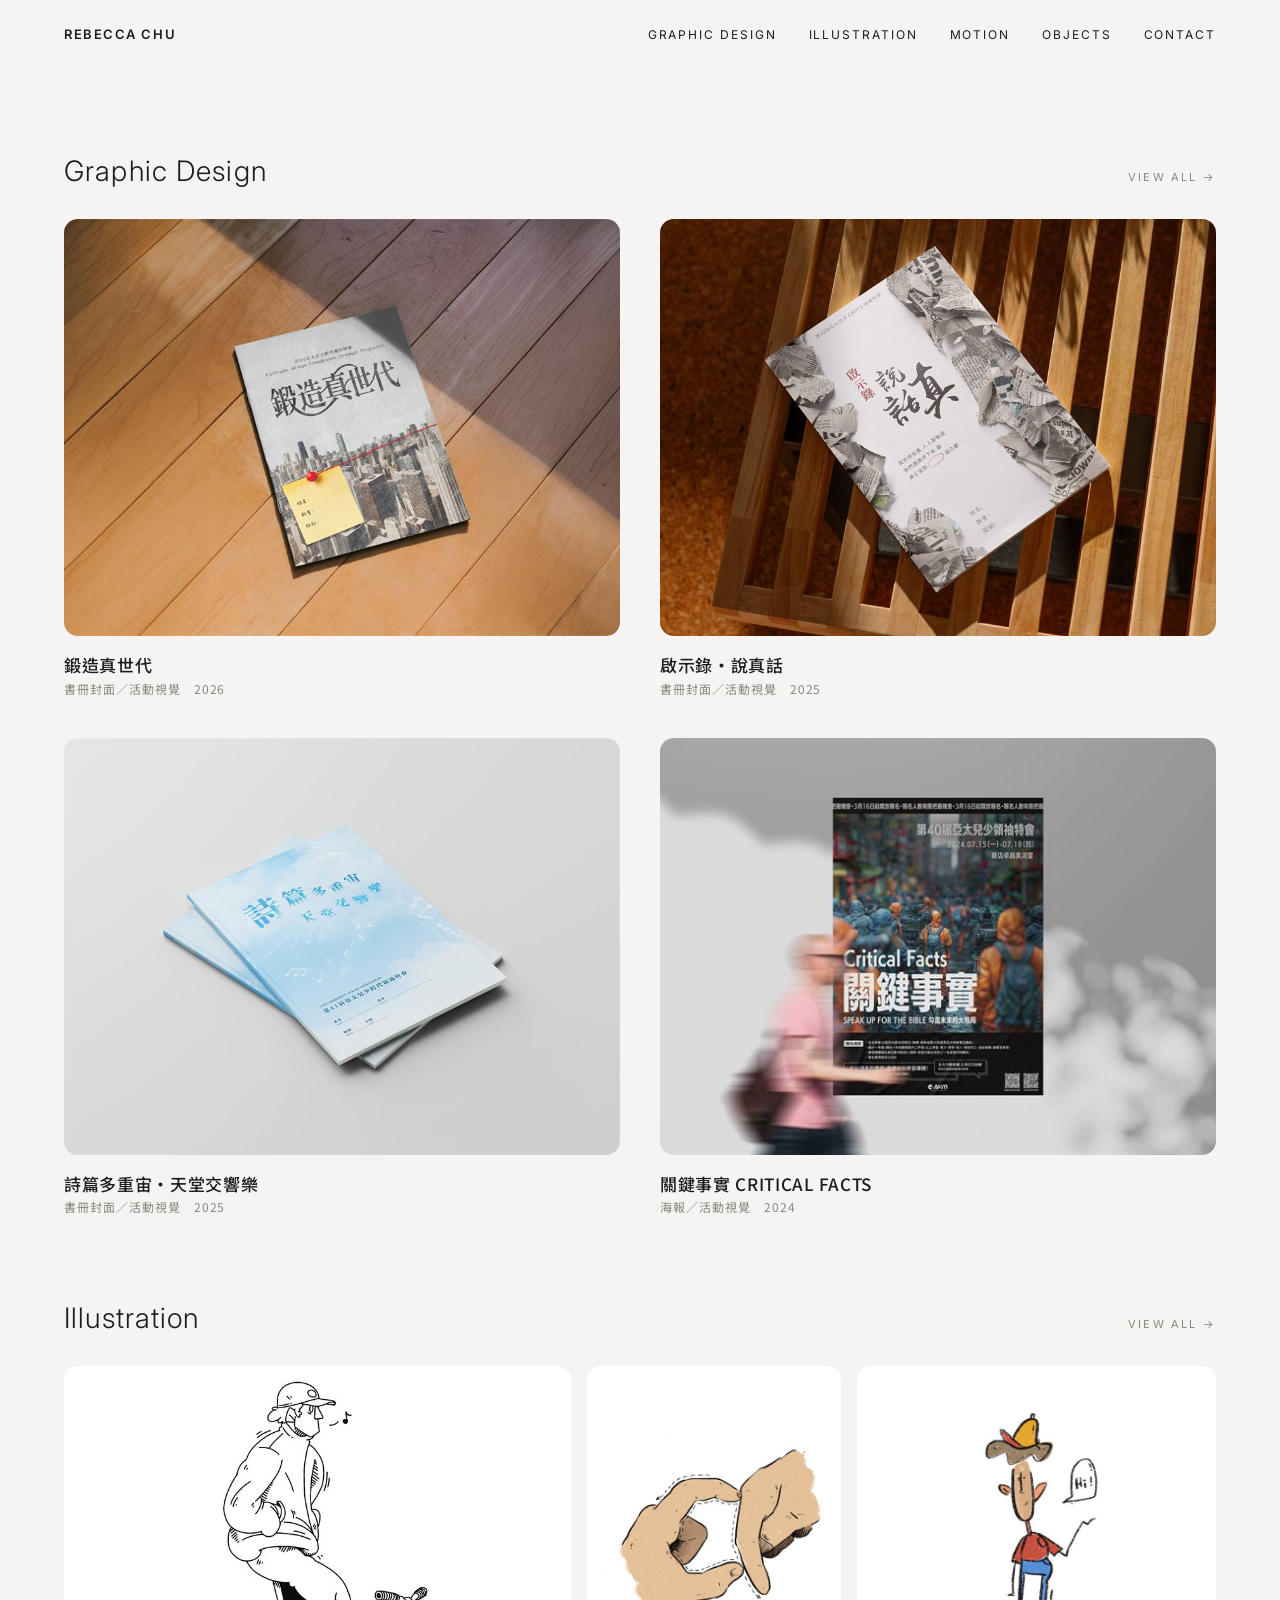
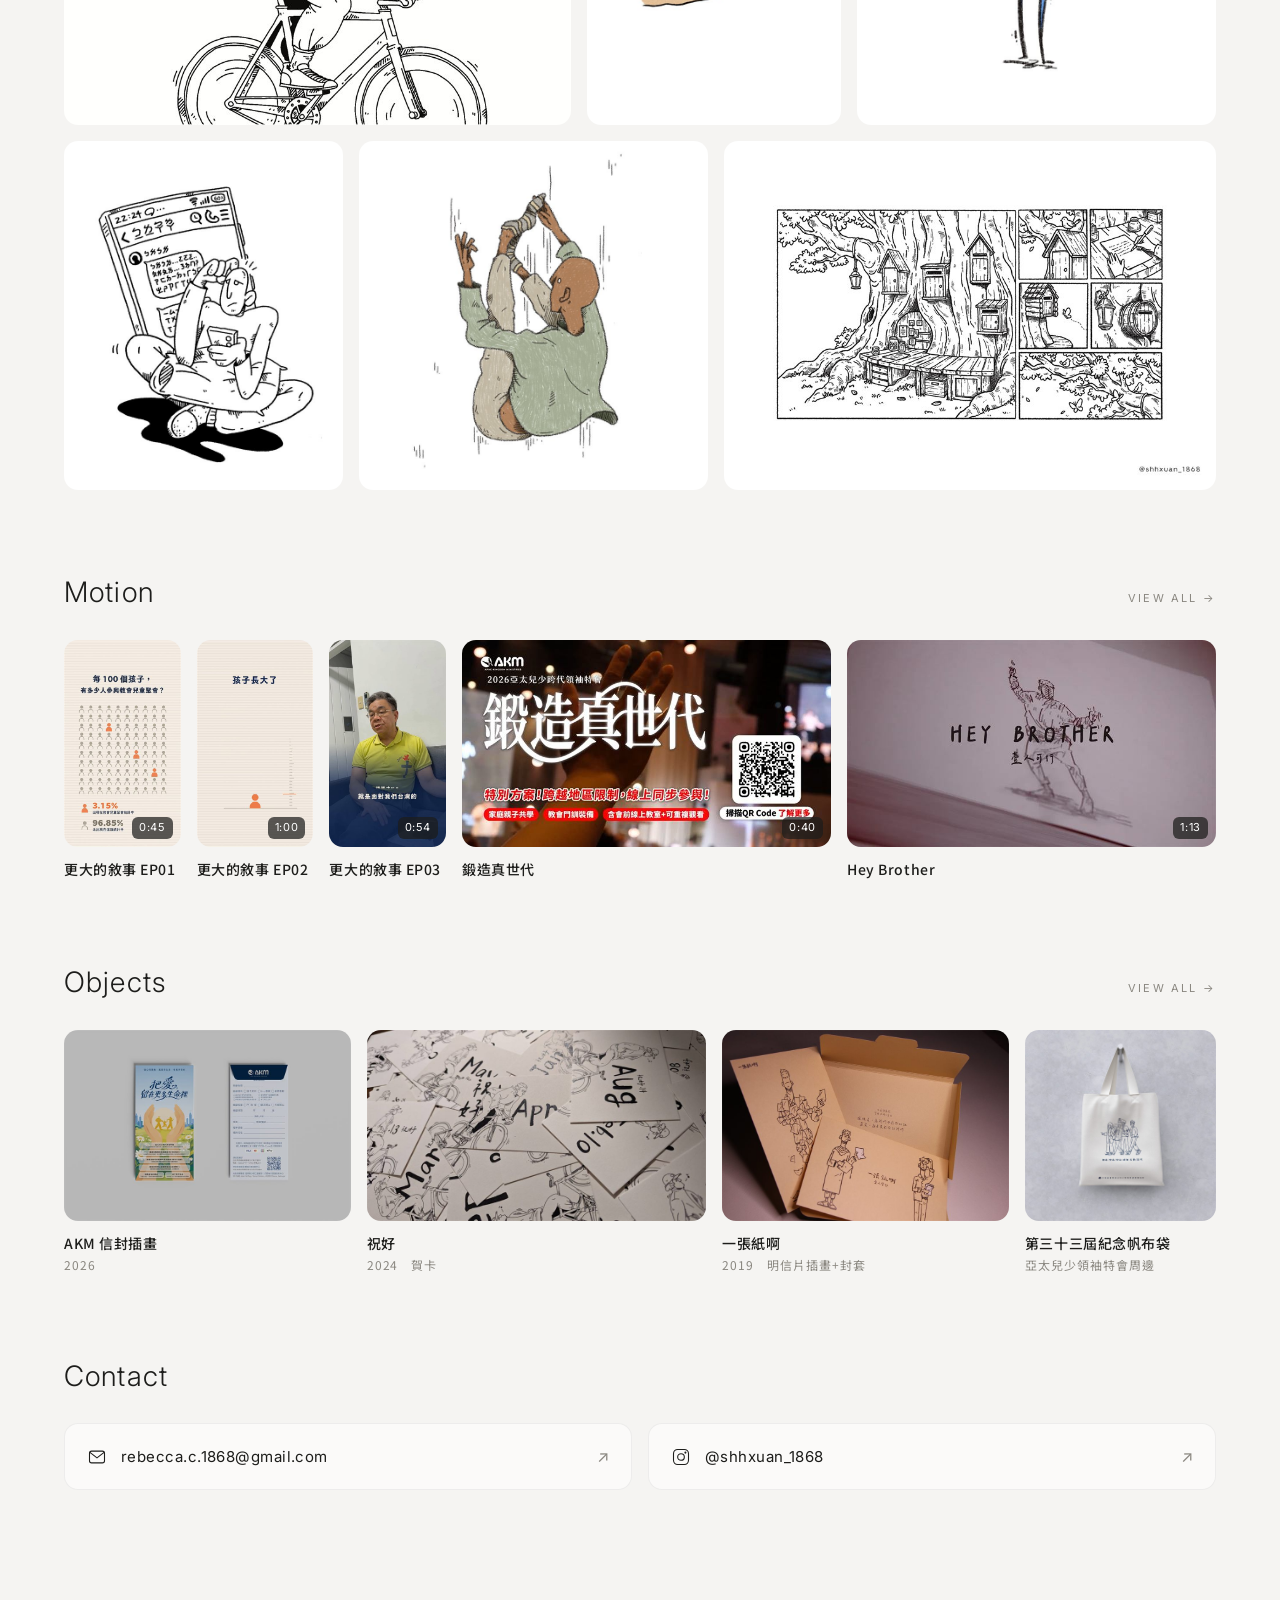
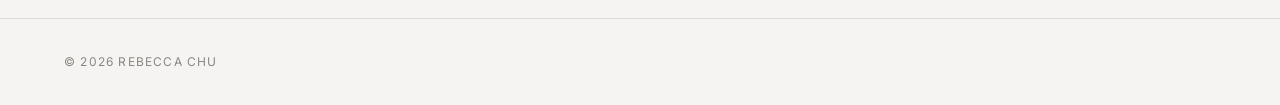
==== commit 0874dd77: "Forging: add name badge; Objects: add AKM envelope illustration; homepage objects row shows newest f" ====
--- a/index.html
+++ b/index.html
@@ -185,10 +185,10 @@
   <section class="sec" id="objects">
     <div class="sec-head"><h2>Objects</h2><a href="objects.html">View all →</a></div>
     <div class="row objects">
+      <a class="item" href="objects.html#ob-b879622b" style="--k:1.5; --ar:1600/1067"><div class="thumb"><img src="works/objects/ob-b879622b-1-sm.jpg" alt="AKM 信封插畫" loading="lazy" decoding="async"></div><span class="cap">AKM 信封插畫<small>2026</small></span></a>
       <a class="item" href="objects.html#ob-462fa775" style="--k:1.778; --ar:16/9"><div class="thumb"><img src="works/objects/ob-462fa775-1-sm.jpg" alt="祝好" loading="lazy" decoding="async"></div><span class="cap">祝好<small>2024　賀卡</small></span></a>
       <a class="item" href="objects.html#ob-7855f084" style="--k:1.5; --ar:1600/1067"><div class="thumb"><img src="works/objects/ob-7855f084-1-sm.jpg" alt="一張紙啊" loading="lazy" decoding="async"></div><span class="cap">一張紙啊<small>2019　明信片插畫+封套</small></span></a>
       <a class="item" href="objects.html#ob-e7054beb" style="--k:1; --ar:1/1"><div class="thumb"><img src="works/objects/ob-e7054beb-1-sm.jpg" alt="第三十三屆紀念帆布袋" loading="lazy" decoding="async"></div><span class="cap">第三十三屆紀念帆布袋<small>亞太兒少領袖特會周邊</small></span></a>
-      <a class="item" href="objects.html#ob-6bdfb805" style="--k:1.5; --ar:1600/1067"><div class="thumb"><img src="works/objects/ob-6bdfb805-1-sm.jpg" alt="亞太希望工程制服" loading="lazy" decoding="async"></div><span class="cap">亞太希望工程制服</span></a>
     </div>
   </section>
 
